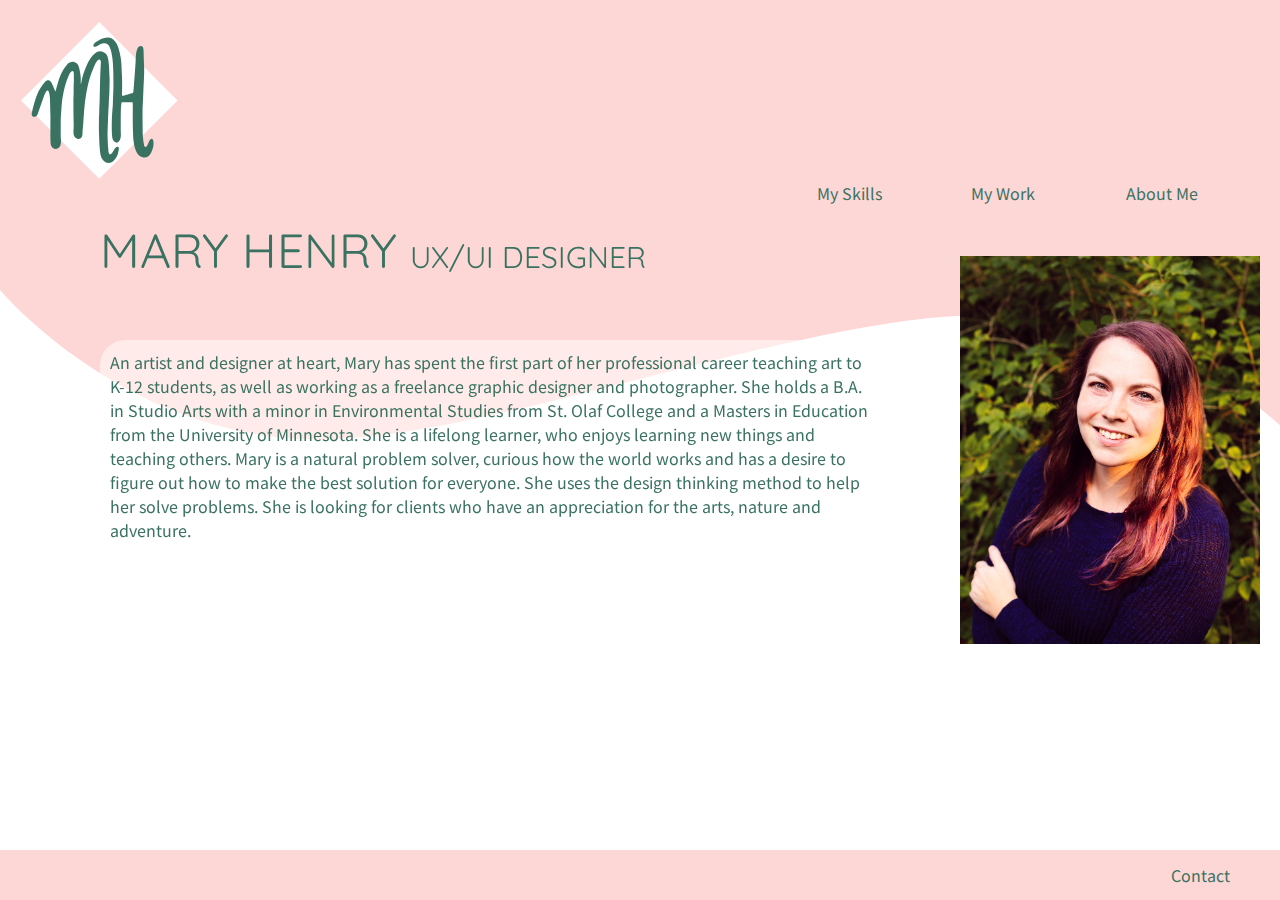
==== aboutMe.html @ b6370f44 "Updated page names" ====
<!DOCTYPE html>
<html lang="en">
<head>
<!-- Hotjar Tracking Code for https://marymhenry.github.io/index.html -->
<script>
  (function(h,o,t,j,a,r){
      h.hj=h.hj||function(){(h.hj.q=h.hj.q||[]).push(arguments)};
      h._hjSettings={hjid:2071707,hjsv:6};
      a=o.getElementsByTagName('head')[0];
      r=o.createElement('script');r.async=1;
      r.src=t+h._hjSettings.hjid+j+h._hjSettings.hjsv;
      a.appendChild(r);
  })(window,document,'https://static.hotjar.com/c/hotjar-','.js?sv=');
</script>
  <!-- Global site tag (gtag.js) - Google Analytics -->
<script async src="https://www.googletagmanager.com/gtag/js?id=G-FVBNP0Z9YP"></script>
<script>
  window.dataLayer = window.dataLayer || [];
  function gtag(){dataLayer.push(arguments);}
  gtag('js', new Date());

  gtag('config', 'G-FVBNP0Z9YP');
</script>  
  <meta charset="UTF-8">
    <meta name="viewport" content="width=device-width, initial-scale=1.0">
    <link href="css/style.css" rel="stylesheet" type="text/css">
    <link href="https://fonts.googleapis.com/css2?family=Noto+Sans+JP&family=Quicksand:wght@600&display=swap" rel="stylesheet">

    <title>Mary Henry | UX/UI Designer</title>
</head>
<body>
  <img class="background" src="images/websitebackground.svg">
  <nav id="navigation">
    <div id="logo" class="categoryGridArea">
      <img src="images/logomh-edit.svg" alt="logo" width="200" height="200">
    </div>
      <div id="mySkills" class="categoryGridArea menuItem">
        <div>My Skills</div>
      </div>
      <div id="myWork" class="categoryGridArea menuItem">
        <div>My Work</div>
      </div>
      <div id="aboutMe" class="categoryGridArea menuItem">
        <div>About Me</div>
      </div>
    </nav>
  <section id="bodySection"> 
    <div id="name" class="bodyGridArea">
      <div>MARY HENRY <span id="title"> UX/UI DESIGNER</span></div>
    </div>
     <div id="bodyText" class="bodyGridArea">
      <div class="heading">An artist and designer at heart, Mary has spent the first part of her professional career teaching art to K-12 students, as well as working as a freelance graphic designer and photographer. She holds a B.A. in Studio Arts with a minor in Environmental Studies from St. Olaf College and a Masters in Education from the University of Minnesota. She is a lifelong learner, who enjoys learning new things and teaching others.

    Mary is a natural problem solver, curious how the world works and has a desire to figure out how to  make the best solution for everyone. She uses the design thinking method to help her solve problems.
    
    She is looking for clients who have an appreciation for the arts, nature and adventure.
      </div>
    </div>
    <div id="profilePhoto" class="bodyGridArea">
      <img src="images/987A7944-Edit-crop.jpg" alt="Profile Picture" width="300">
    </div>
  </section>
  <br>
  <br>
  <footer id="footer">
      <div id="contact" class="footerGridArea menuItem">
        <div>Contact</div>
      </div>
  </footer>
</body>
<script src="https://code.jquery.com/jquery-3.5.0.js"></script>
<script src="js/index.js"></script>
</html>
---- css/style.css ----
body {
    margin: 0px;
    padding: 0px;
    font-family: 'Noto Sans JP', sans-serif;
}

h2 {
    color:#3A7262;
    font-size: 30px;
    text-align: center;
}

h3 {
    color:#3A7262;
    font-size: 25px;
    text-align: left;
    margin: 5px

}

.background {
        position: fixed;
        left: 0px;
        top: 0px;
        z-index: -1;
    }

#navigation {
    display: grid;
    text-align: left;
    position: fixed;
    top: 0;
    background-color: #FDD7D5;
    color: #3A7262;
    font-weight: 400;
    grid-template-columns: 1fr 1fr 1fr 1fr 1fr 1fr 1fr 1fr;
    grid-template-areas: 
    "logo 0 0 0 0 mySkills myWork aboutMe";
}

#logo {
    grid-area: logo;
}
#mySkills {
    grid-area: mySkills;
    margin-top: 25px;
}
#myWork {
    grid-area: myWork;
    margin-top: 25px;
}
#aboutMe {
    grid-area: aboutMe;
    margin-top: 25px;
}

.categoryGridArea {
  background-position: center;
  background-size: cover;
  background-repeat: no-repeat;
  cursor: pointer;
  align-content: end;
}

#bodySection {
    display: grid;
    color:#3A7262;
    margin-top: 200px;
    border: 1px black;
    grid-template-columns: 1fr 1fr 1fr 1fr;
    grid-template-rows: 90px 400px;
    grid-template-areas: 
    "name name name profilePhoto"
    "bodyText bodyText bodyText profilePhoto";
}
#name {
    grid-area: name;
    font-size: 48px;
    color: #3A7262;
    text-align: left;
    align-items: center;
    justify-content: left;
    margin-top: 10px;
    margin-left: 100px;
    font-family: 'Quicksand', sans-serif;
    }

#title {
    grid-area: title;
    font-size: 30px;
    color: #3A7262;
    text-align: left;
    justify-content: left;
    align-items: center;
    font-family: 'Quicksand', sans-serif;
    }

#bodyText {
    grid-area: bodyText;
    text-align: top;
}
#profilePhoto {
    grid-area: profilePhoto;
    align-items: center;
    margin-top: 10px;
    
}
.bodyGridArea {
  display: grid;
  background-repeat: no-repeat;
}
.heading {
    margin-left: 100px;
    margin-right: 75px;
    margin-top: 50px;
    padding: 10px;
    border-radius: 25px;
    background-color: rgba(255,255,255, 0.5);
}
#footer {
    display: grid;
    position: fixed;
    left: 0;
    bottom: 0;
    width: 100%;
    background-color: #FDD7D5;
    color: #3A7262;
    font-weight: 400;
    grid-template-columns: 1fr 1fr 1fr 1fr 1fr 1fr 1fr 1fr;
    grid-template-rows: 50px;
    grid-template-areas: 
    "0 0 0 0 0 0 0 contact";
}
#contact {
    grid-area: contact;
    align-items: center;
    justify-content: center;
}
.footerGridArea {
    display: grid;
    cursor: pointer;
}

#mySkillsPage {
    display: grid;
    color:#3A7262;
    margin-top: 200px;
    grid-template-columns: 1fr 1fr 1fr 1fr;
    grid-template-rows: 100%;
    grid-template-areas: 
    "skill1 skill2 skill3 skill4";
}

#skill1 {
    grid-area: skill1;
    color: #3A7262;
    text-align: left;
    align-items: center;
    margin:20px;
    padding: 15px;
    border: 5px solid #FDD7D5;
    background-color: rgba(255,255,255, 0.5);
}

#skill2 {
    grid-area: skill2;
    color: #3A7262;
    text-align: left;
    align-items: center;
    margin:20px;
    padding: 15px;
    border: 5px solid #FDD7D5;
    background-color: rgba(255,255,255, 0.5);
}

#skill3 {
    grid-area: skill3;
    color: #3A7262;
    text-align: left;
    align-items: center;
    margin:20px;
    padding: 15px;
    border: 5px solid #FDD7D5;
    background-color: rgba(255,255,255, 0.5);
}

#skill4 {
    grid-area: skill4;
    color: #3A7262;
    text-align: left;
    align-items: center;
    margin:20px;
    padding: 15px 15px 15px 31px;
    border: 5px solid #FDD7D5;
    background-color: rgba(255,255,255, 0.5);
}

ul {
    list-style-type:none;
    padding: 0;
  }

#myWorkBody {
    display: grid;
    color:#3A7262;
    align-items: center;
    margin-top: 200px;
    justify-content: space-evenly;
    grid-template-columns: 300px 500px;
    grid-template-rows: 1fr 1fr 1fr;
    grid-template-areas: 
    "copyCatPhoto copyCat" 
    "streetSmartPhoto streetSmart" 
    "kivaPhoto kiva";
}

#copyCatPhoto {
    grid-area: copyCatPhoto;
}

#copyCat {
    grid-area: copyCat;
    color: #3A7262;
    text-align: left;
    align-items: center;
    margin-top: 20px;
    padding: 15px;
    border: 5px solid #FDD7D5;
    background-color: rgba(255,255,255, 0.5);
}

#streetSmartPhoto {
    grid-area: streetSmartPhoto;
}

#streetSmart {
    grid-area: streetSmart;
    color: #3A7262;
    text-align: left;
    align-items: center;
    padding: 15px;
    border: 5px solid #FDD7D5;
    background-color: rgba(255,255,255, 0.5);
}

#kivaPhoto {
    grid-area: kivaPhoto;
}
#kiva {
    grid-area: kiva;
    color: #3A7262;
    text-align: left;
    align-items: center;
    padding: 15px;
    border: 5px solid #FDD7D5;
    background-color: rgba(255,255,255, 0.5);
}

#homeCards {
    display: grid;
    color:#3A7262;
    align-items: center;
    margin: 25px;
    margin-top: 200px;
    justify-content: center;
    grid-template-columns: 1fr 1fr 1fr;
    grid-template-rows: 300px;
    grid-template-areas: 
    "copyCatPhoto streetSmartPhoto kivaPhoto"; 
}


/** Responsive Code Below **/
@media only screen and (max-width: 953px) {
    #bodySection {
        display: grid;
        color:#3A7262;
        align-items: center;
        justify-content: center;
        padding: 10px;
        grid-template-columns: 1fr;
        grid-template-rows: 90px 90px 350px 1fr;
        grid-template-areas: 
        "name"
        "name"
        "profilePhoto"
        "bodyText" ;
}
    #name {
        grid-area: name;
        font-size: 48px;
        color: #3A7262;
        text-align: center;
        align-items: center;
        justify-content: center;
        margin-top: 10px;
        margin-left: 0px;
        font-family: 'Quicksand', sans-serif;
    }
    #profilePhoto {
        grid-area: profilePhoto;
        align-items: center;
        justify-content: center;
        margin-top: 50px;   
    }
    #bodyText {
        grid-area: bodyText;
        text-align: top;
    }
    .heading {
        margin-left: 10px;
        margin-right: 10px;
        margin-top: 50px;
        padding: 10px;
        border-radius: 25px;
        background-color: rgba(255,255,255, 0.5);
    }
}
@media only screen and (max-width: 600px) {
    #bodySection {
        display: grid;
        color:#3A7262;
        align-items: center;
        justify-content: space-around;
        padding: 10px;
        grid-template-columns: 1fr;
        grid-template-rows: 90px 90px 350px 1fr;
        grid-template-areas: 
        "name"
        "name"
        "profilePhoto"
        "bodyText";
    }
    #name {
        grid-area: name;
        font-size: 48px;
        color: #3A7262;
        text-align: center;
        align-items: center;
        justify-content: center;
        margin-top: 10px;
        margin-left: 0px;
        font-family: 'Quicksand', sans-serif;
    }
    #profilePhoto {
        grid-area: profilePhoto;
        align-items: center;
        justify-content: center;
        margin-top: 50px;   
    }
    #bodyText {
        grid-area: bodyText;
        text-align: top;
        margin: 0 auto;
    }
    .heading {
        margin-left: 10px;
        margin-right: 10px;
        margin-top: 50px;
        padding: 10px;
        border-radius: 25px;
        background-color: rgba(255,255,255, 0.5);
    }
    #mySkillsPage {
        display: grid;
        color:#3A7262;
        grid-template-columns: 1fr;
        grid-template-rows: 25% 25% 25% 25%;
        grid-template-areas: 
        "skill1"
        "skill2" 
        "skill3" 
        "skill4";
    }
    #skill4 {
        grid-area: skill4;
        color: #3A7262;
        text-align: left;
        align-items: center;
        height: 300px;
        margin: 20px;
        padding: 15px 15px 15px 15px;
        border: 5px solid #FDD7D5;
    }

    #myWorkBody {
        display: grid;
        color:#3A7262;
        align-items: center;
        justify-content: center;
        margin: 10px;
        grid-template-columns: 1fr;
        grid-template-rows: 1fr 1fr 1fr 1fr 1fr 1fr;
        grid-template-areas: 
        "copyCatPhoto" 
        "copyCat" 
        "streetSmartPhoto"
        "streetSmart" 
        "kivaPhoto"
        "kiva";
    }
    #copyCatPhoto {
        grid-area: copyCatPhoto;
        width: 200px;
        justify-content: center;
    }
    
    #streetSmartPhoto {
        grid-area: streetSmartPhoto;
        width: 200px;
        justify-content: center;
    }
    
    #kivaPhoto {
        grid-area: kivaPhoto;
        width: 200px;
        justify-content: center;
    }
    #homeCards {
        display: grid;
        color:#3A7262;
        align-items: center;
        margin-top: 200px;
        margin: 20px;
        justify-content: center;
        grid-template-columns: 1fr;
        grid-template-rows: 1fr 1fr 1fr;
        grid-template-areas: 
        "copyCatPhoto"
        "streetSmartPhoto"
        "kivaPhoto"; 
    }
}
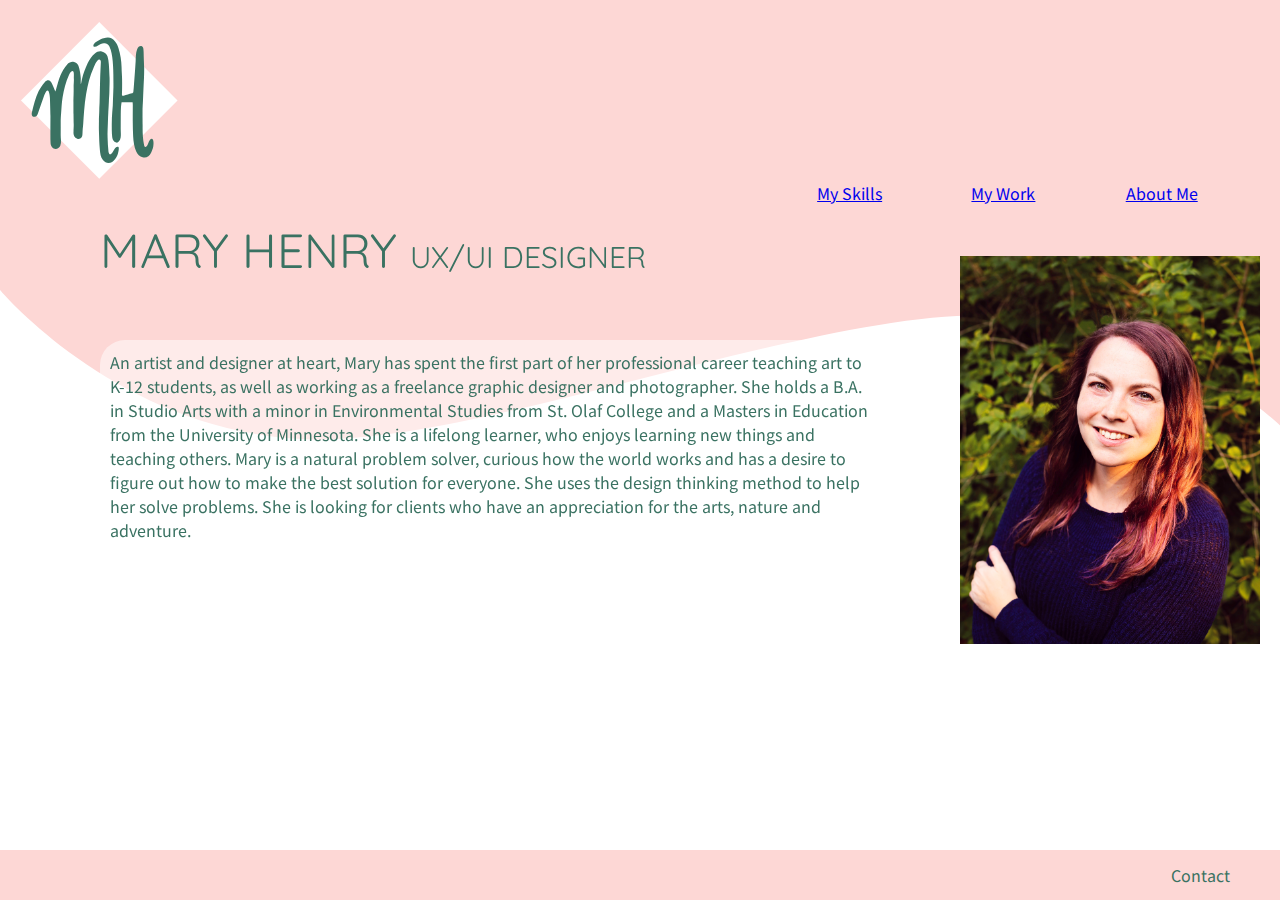
==== commit b144efda: "Added Links" ====
--- a/aboutMe.html
+++ b/aboutMe.html
@@ -32,16 +32,24 @@
   <img class="background" src="images/websitebackground.svg">
   <nav id="navigation">
     <div id="logo" class="categoryGridArea">
+      <a href="index.html">
       <img src="images/logomh-edit.svg" alt="logo" width="200" height="200">
+    </a>
     </div>
       <div id="mySkills" class="categoryGridArea menuItem">
+        <a href="mySkills.html">
         <div>My Skills</div>
+      </a>
       </div>
       <div id="myWork" class="categoryGridArea menuItem">
+        <a href="myWork.html">
         <div>My Work</div>
+      </a>
       </div>
       <div id="aboutMe" class="categoryGridArea menuItem">
+        <a href="aboutMe.html">
         <div>About Me</div>
+      </a>
       </div>
     </nav>
   <section id="bodySection"> 
